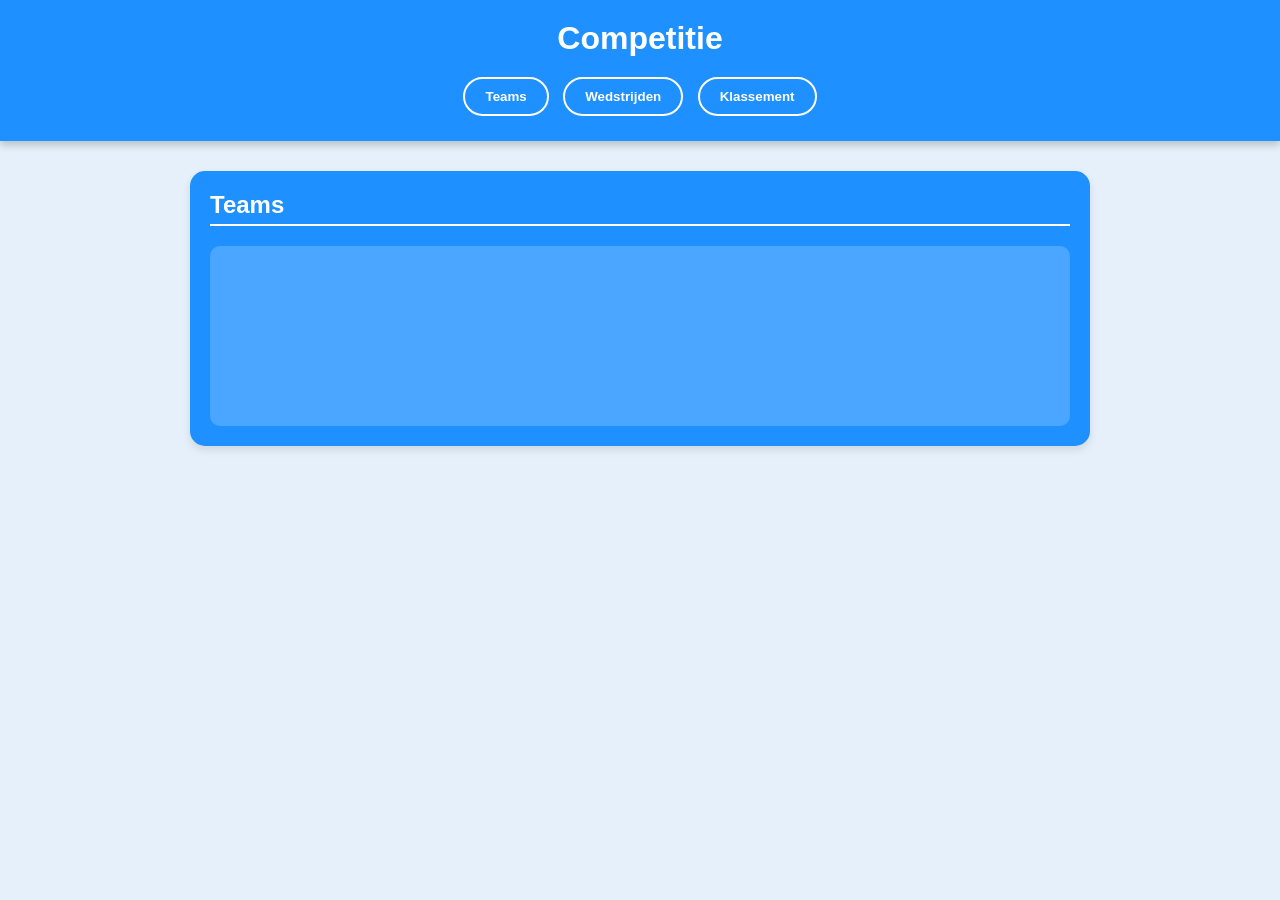
==== index.html @ 488862f3 "Add initial HTML structure and styles for Team League application" ====
<!DOCTYPE html>
<html lang="nl">
<head>
  <meta charset="UTF-8">
  <title>Team League - Teams</title>
  <link rel="stylesheet" href="styles.css">
</head>
<body>

<header>
  <h1>Competitie</h1>
  <nav>
    <a href="index.html"><button>Teams</button></a>
    <a href="matches.html"><button>Wedstrijden</button></a>
    <a href="standings.html"><button>Klassement</button></a>
  </nav>
</header>

<main>
  <section>
    <h2>Teams</h2>
    <div id="teams-container">
      <!-- Wordt later door backend gevuld -->
    </div>
  </section>
</main>
<script src="app.js"></script>
</body>
</html>
---- styles.css ----
/* Algemene stijl */
body {
  margin: 0;
  font-family: 'Arial', sans-serif;
  background: #e6f0fa;
  color: #fff;
}

/* Header */
header {
  background: #1e90ff; /* Één blauwe kleur */
  padding: 20px;
  text-align: center;
  box-shadow: 0 4px 8px rgba(0,0,0,0.2);
}

header h1 {
  margin: 0;
  font-size: 2rem;
}

/* Navigatieknoppen */
nav {
  margin-top: 15px;
}

nav button {
  background: #1e90ff;
  border: 2px solid #fff;
  color: #fff;
  padding: 10px 20px;
  margin: 5px;
  border-radius: 30px;
  cursor: pointer;
  font-weight: bold;
  transition: all 0.3s ease;
}

nav button:hover {
  background: #fff;
  color: #1e90ff;
}

/* Main content */
main {
  max-width: 900px;
  margin: 30px auto;
  padding: 0 20px;
}

/* Secties */
section {
  background: #1e90ff; 
  padding: 20px;
  border-radius: 15px;
  margin-bottom: 30px;
  box-shadow: 0 4px 8px rgba(0,0,0,0.1);
}

/* Titels */
h2 {
  margin-top: 0;
  font-size: 1.5rem;
  border-bottom: 2px solid #fff;
  padding-bottom: 5px;
}

/* Back button */
.back {
  display: inline-block;
  margin-bottom: 15px;
  padding: 8px 12px;
  border-radius: 20px;
  border: none;
  background: #fff;
  color: #1e90ff;
  cursor: pointer;
  font-weight: bold;
  transition: 0.3s;
}

#teams-container p {
    background-color: white;
    color: #1e90ff;
    padding: 12px 15px;
    border-radius: 8px;
    margin-bottom: 10px;
    font-weight: 500;
}

.back:hover {
  background: #cce6ff;
}

/* Containers voor content */
#teams-container, #players-container, #matches-container, #standings-container {
  background: rgba(255,255,255,0.2);
  padding: 15px;
  border-radius: 10px;
  min-height: 150px;
}
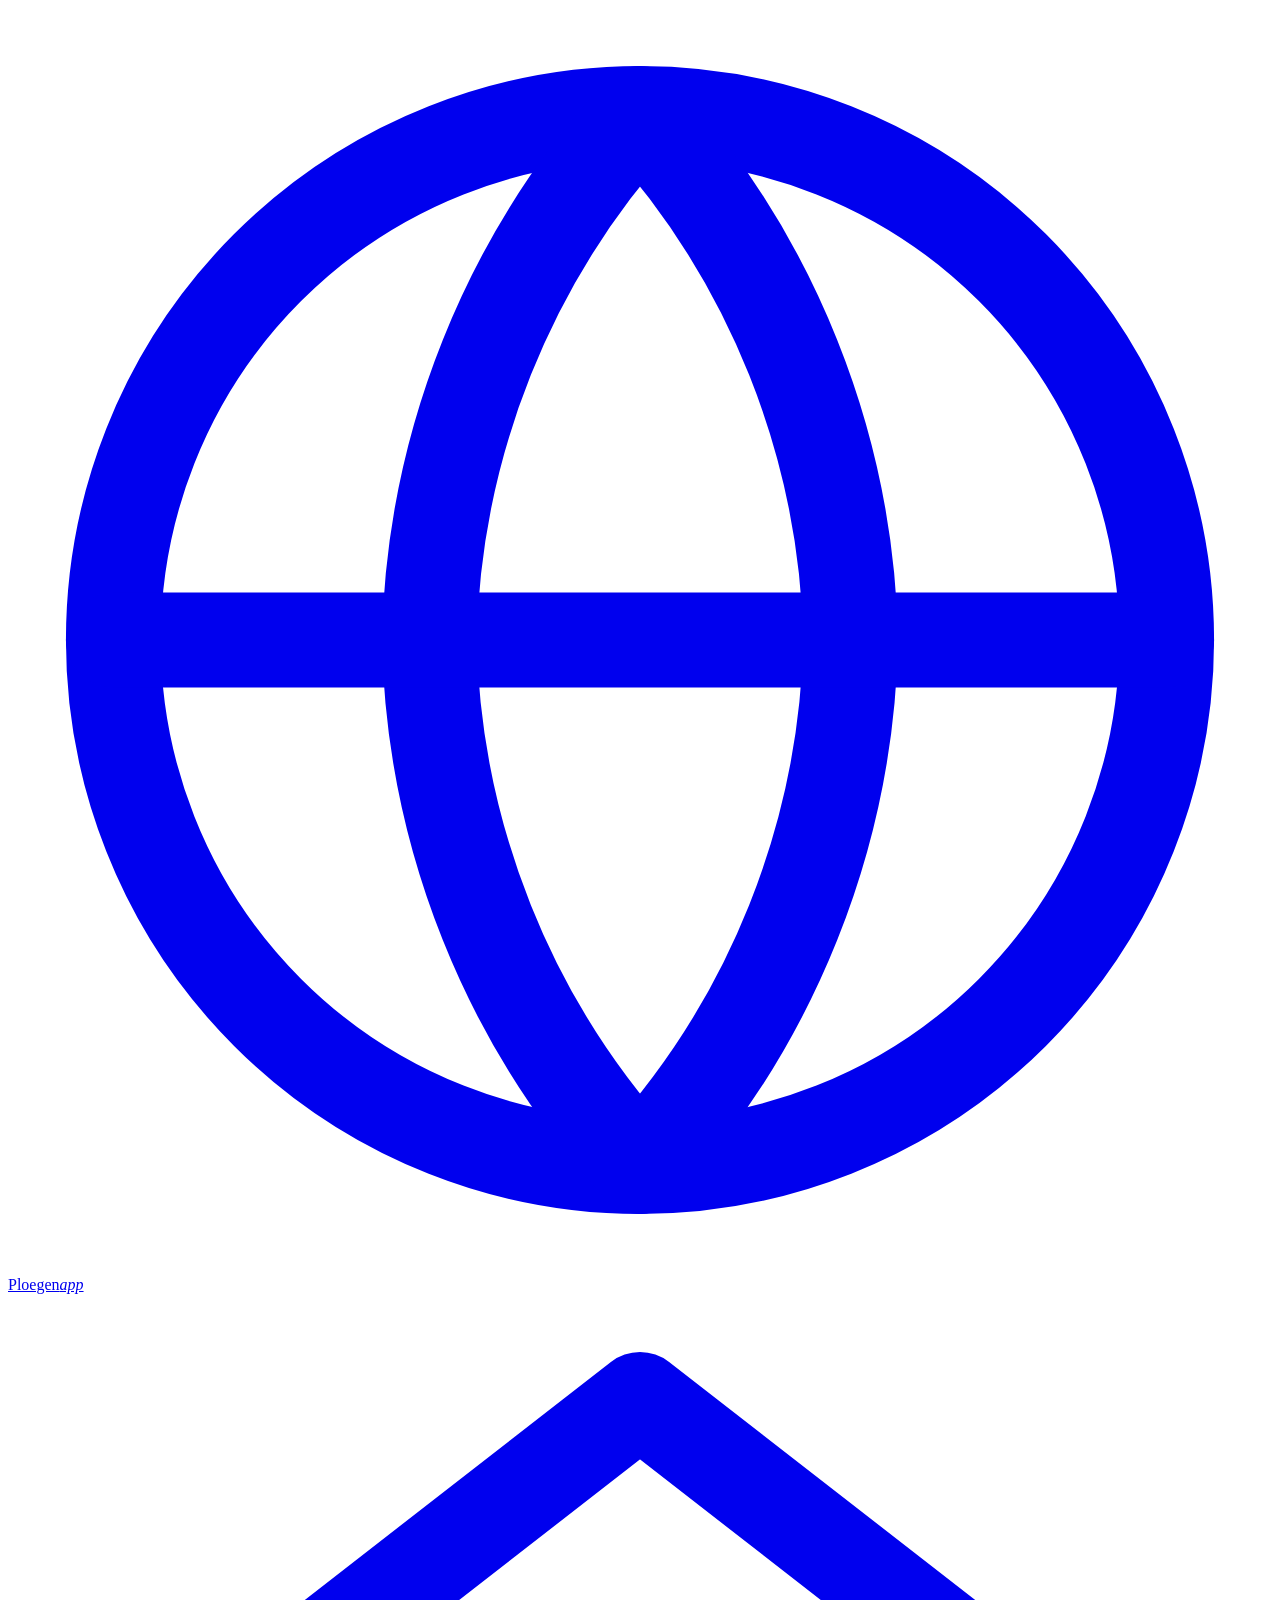
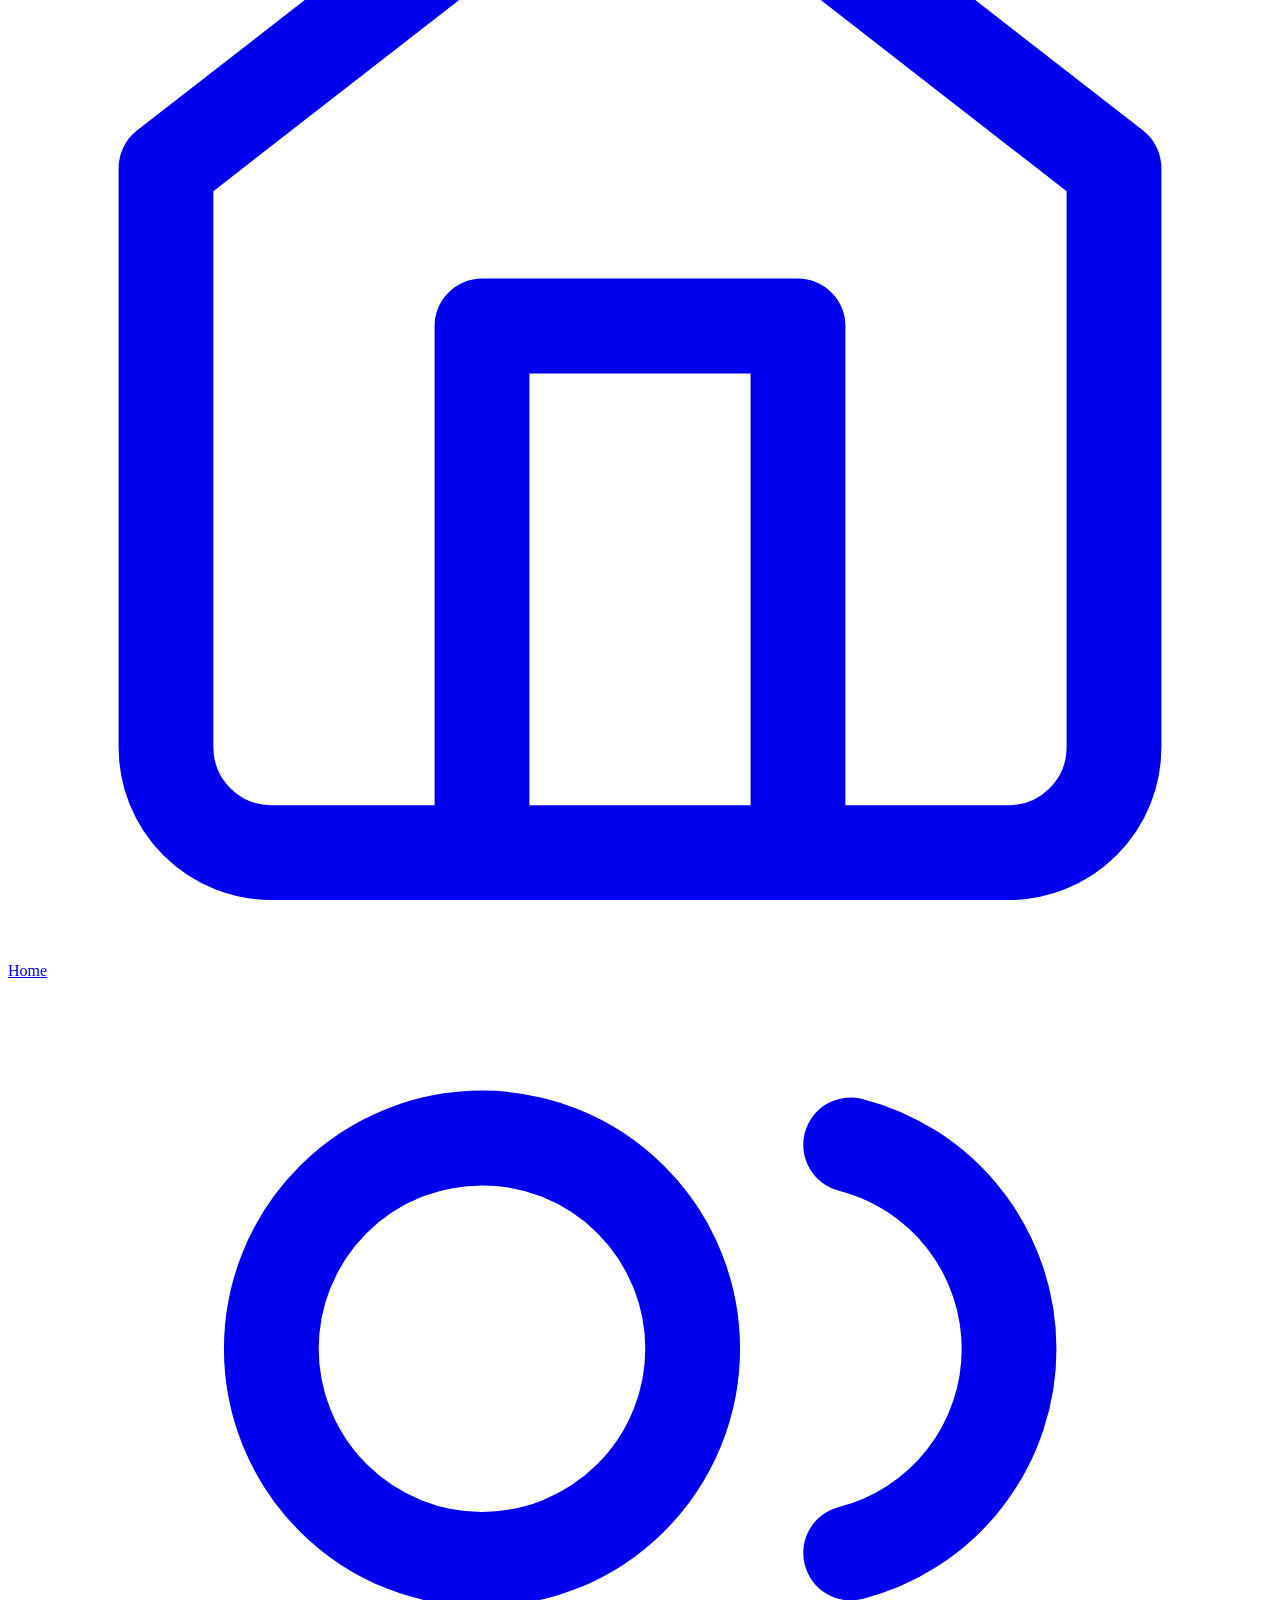
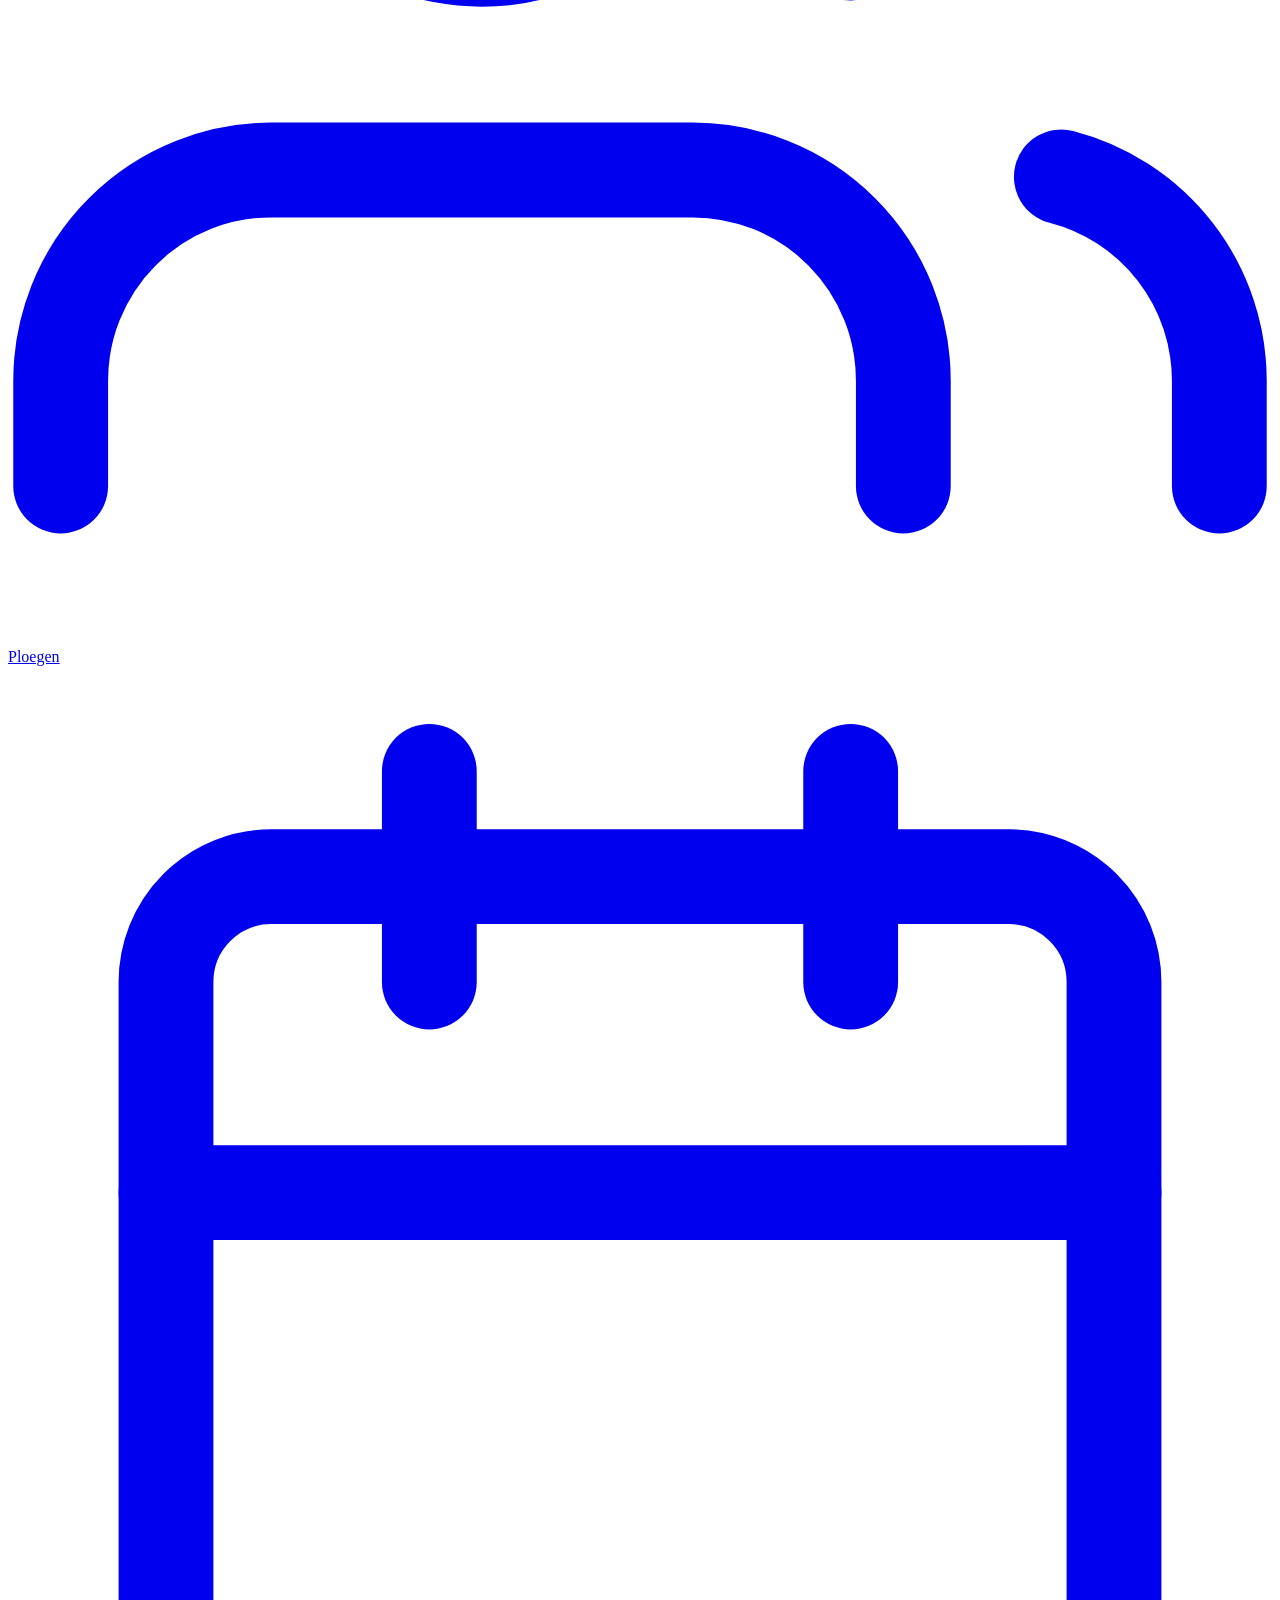
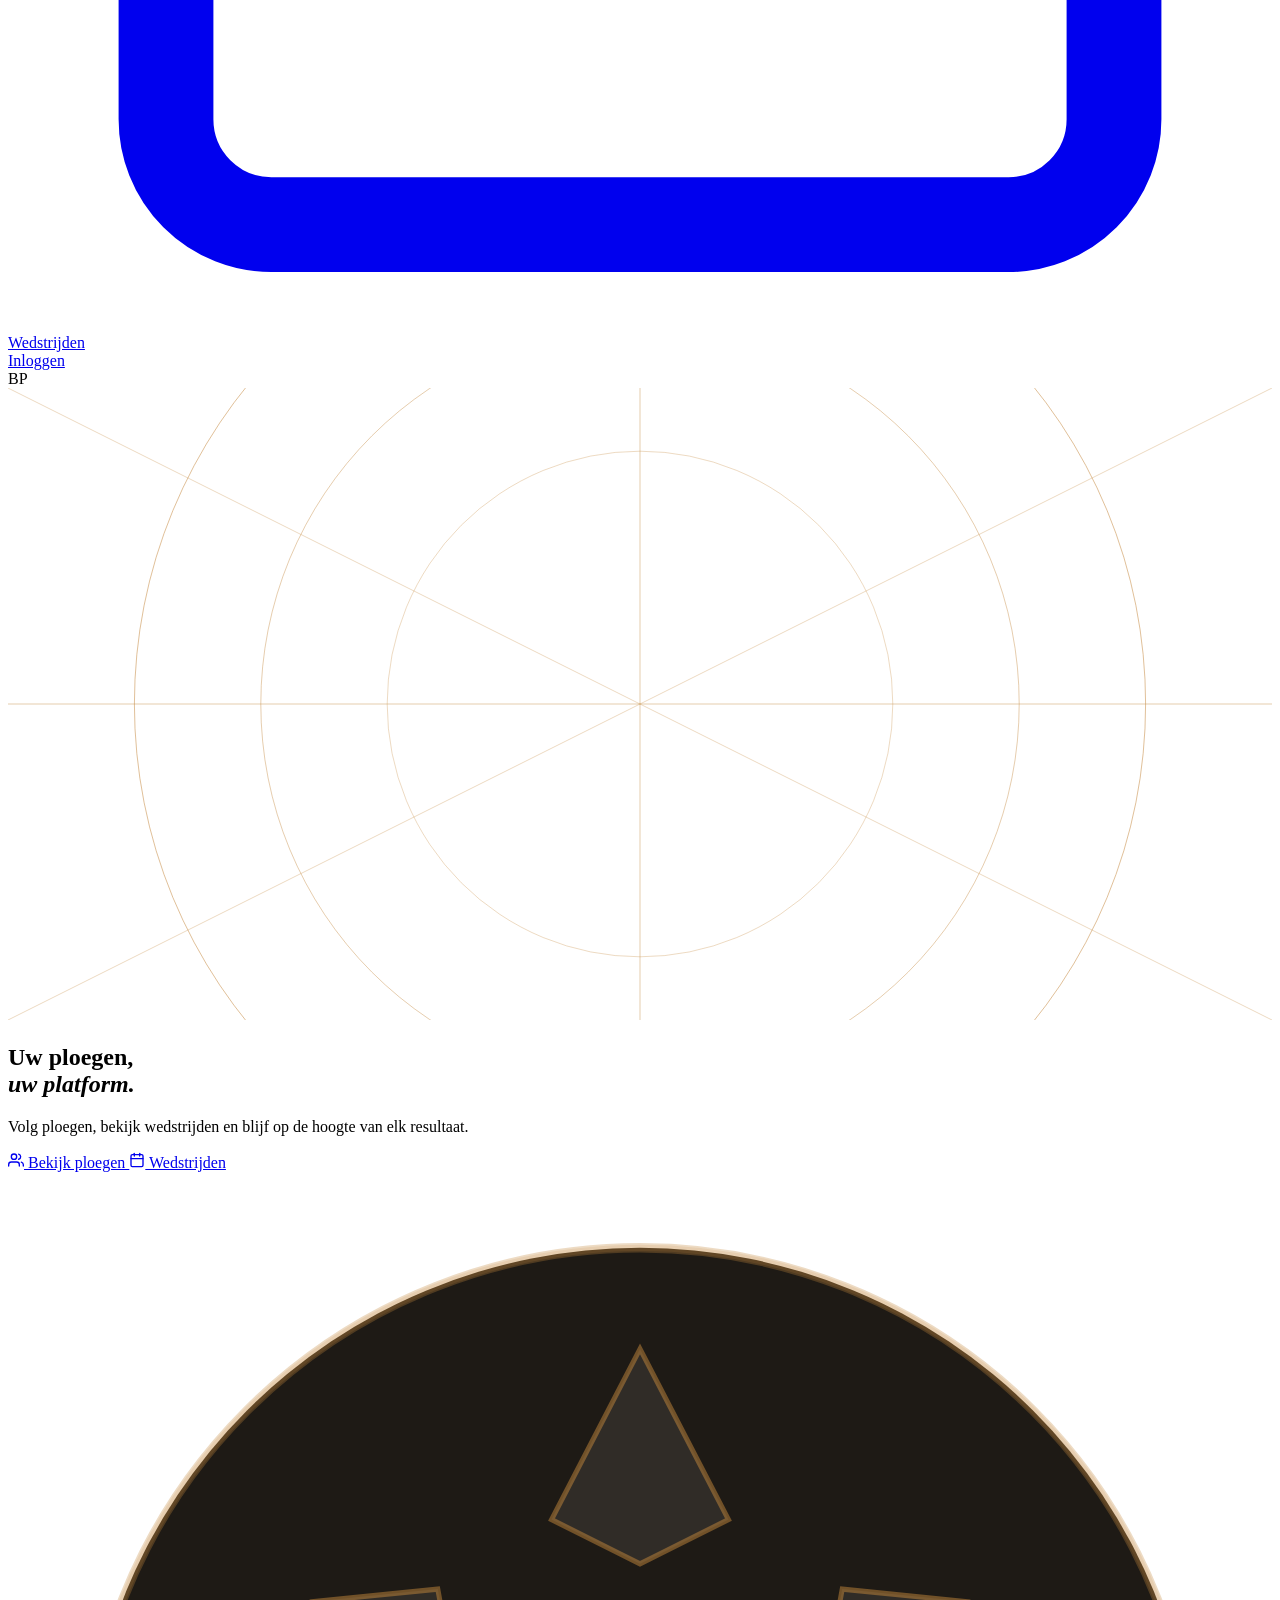
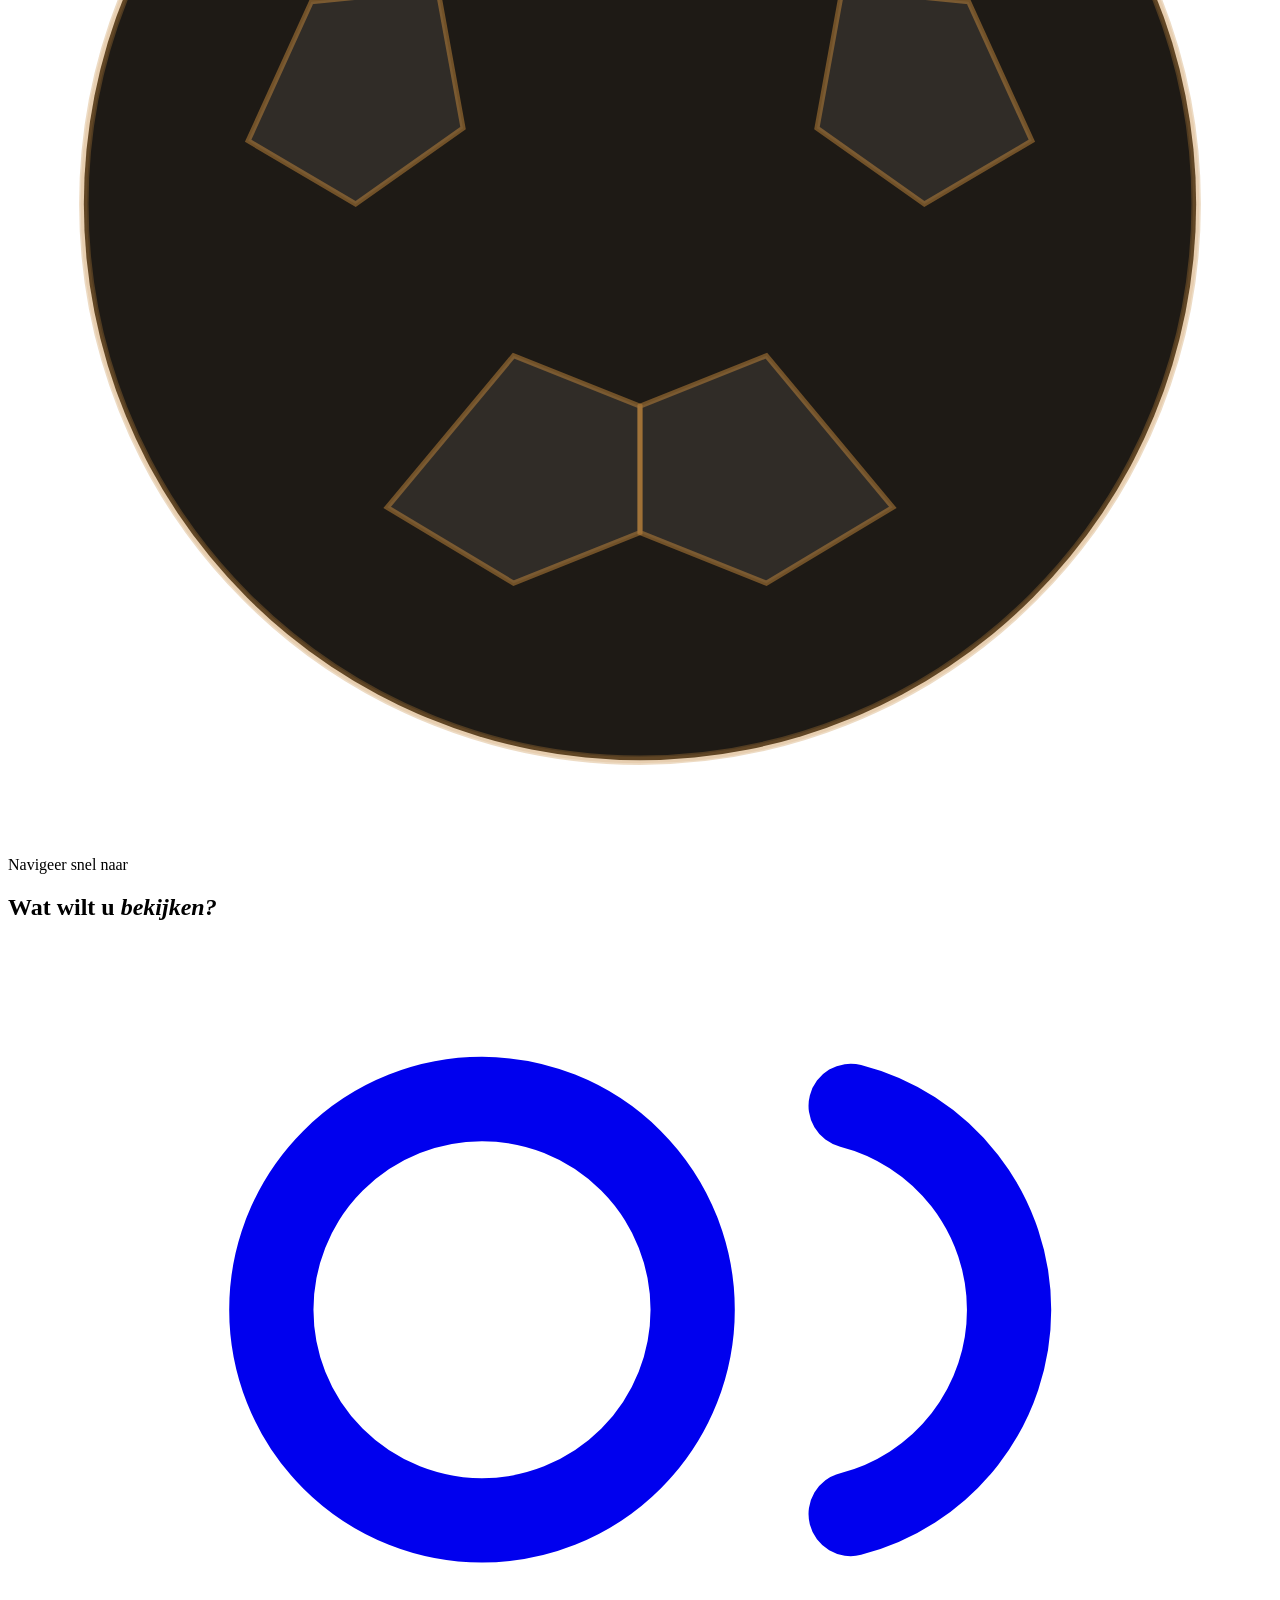
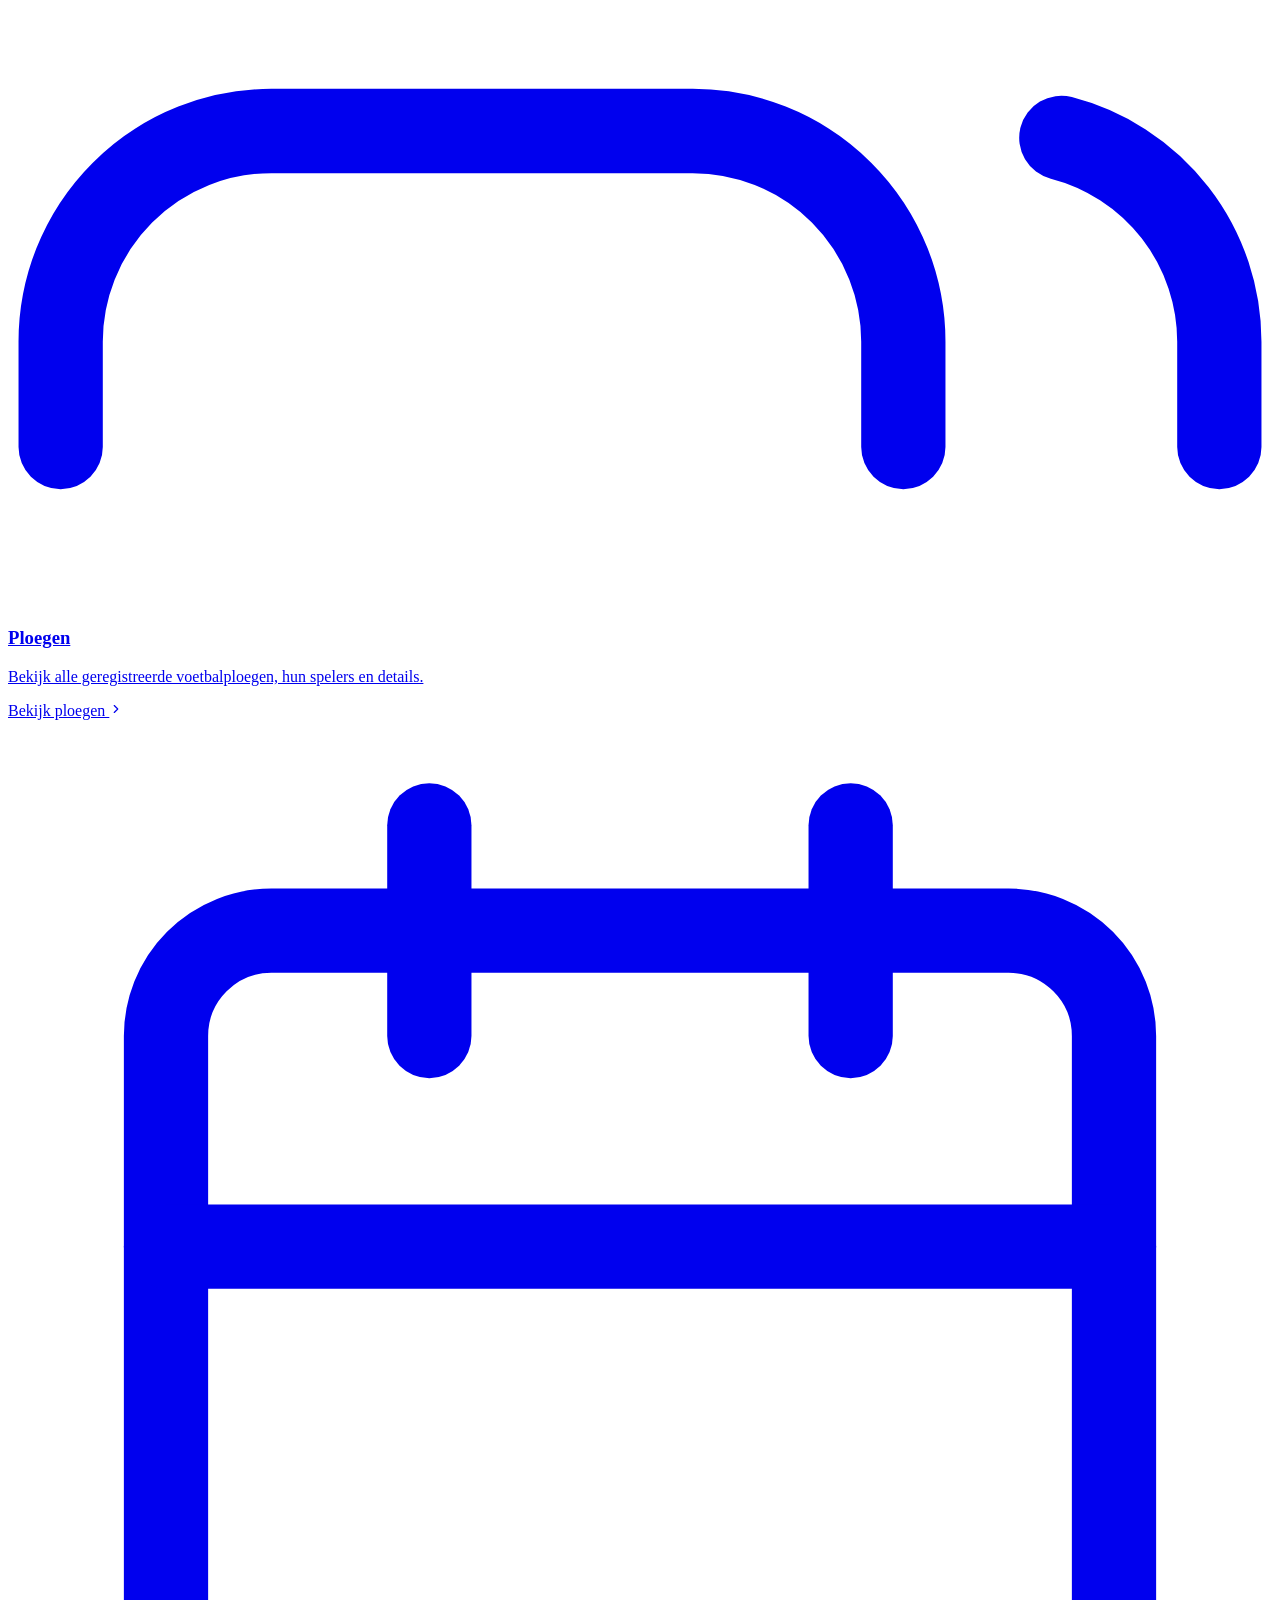
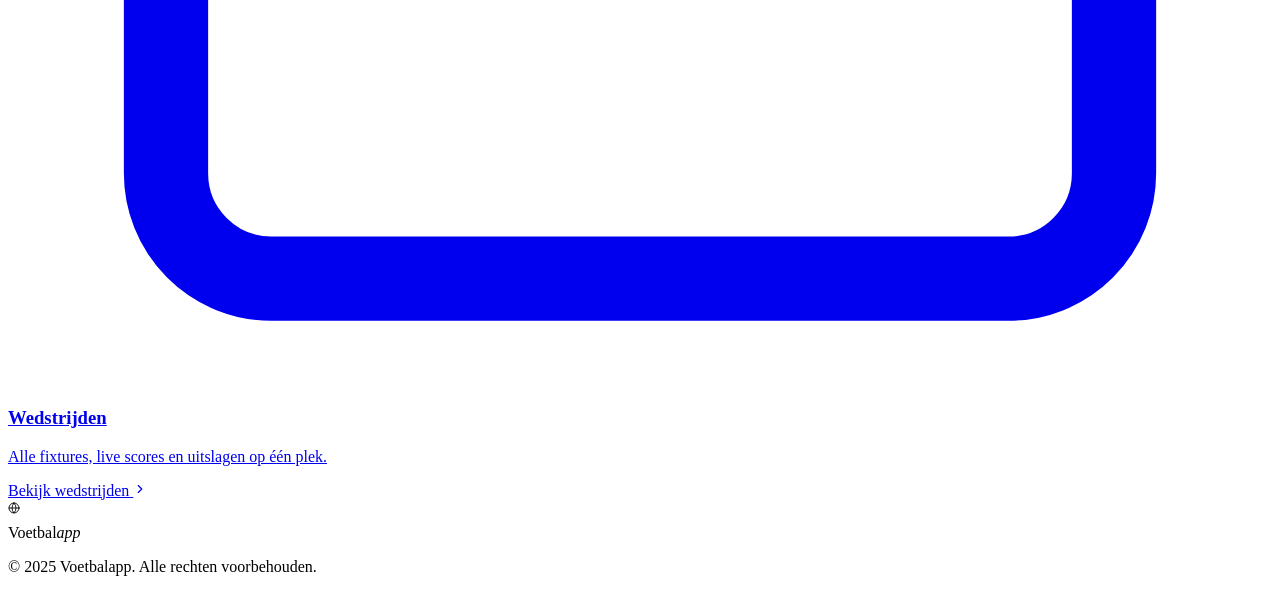
==== commit ddec94f7: "home pagina" ====
--- a/index.html
+++ b/index.html
@@ -1,29 +1,191 @@
 <!DOCTYPE html>
 <html lang="nl">
 <head>
-  <meta charset="UTF-8">
-  <title>Team League - Teams</title>
-  <link rel="stylesheet" href="styles.css">
+  <meta charset="UTF-8" />
+  <meta name="viewport" content="width=device-width, initial-scale=1.0"/>
+  <title>Ploegenapp — Home</title>
+  <link href="https://fonts.googleapis.com/css2?family=Cormorant+Garamond:ital,wght@0,300;0,400;1,300&family=DM+Sans:wght@300;400;500&display=swap" rel="stylesheet"/>
+  <link rel="stylesheet" href="home.css"/>
 </head>
 <body>
 
-<header>
-  <h1>Competitie</h1>
-  <nav>
-    <a href="index.html"><button>Teams</button></a>
-    <a href="matches.html"><button>Wedstrijden</button></a>
-    <a href="standings.html"><button>Klassement</button></a>
-  </nav>
-</header>
+  <!-- ══════════════════ TOPBAR ══════════════════ -->
+  <header class="topbar">
+    <a href="home.html" class="topbar-logo">
+      <div class="topbar-logo-icon">
+        <svg viewBox="0 0 24 24" fill="none" stroke="currentColor" stroke-width="1.8" stroke-linecap="round" stroke-linejoin="round">
+          <circle cx="12" cy="12" r="10"/>
+          <path d="M12 2a15.3 15.3 0 0 1 4 10 15.3 15.3 0 0 1-4 10 15.3 15.3 0 0 1-4-10 15.3 15.3 0 0 1 4-10z"/>
+          <path d="M2 12h20"/>
+        </svg>
+      </div>
+      <span class="topbar-logo-name">Ploegen<em>app</em></span>
+    </a>
 
-<main>
-  <section>
-    <h2>Teams</h2>
-    <div id="teams-container">
-      <!-- Wordt later door backend gevuld -->
+    <div class="topbar-divider"></div>
+
+    <nav class="topbar-nav">
+      <a href="home.html" class="nav-link active">
+        <svg viewBox="0 0 24 24" fill="none" stroke="currentColor" stroke-width="1.8" stroke-linecap="round" stroke-linejoin="round">
+          <path d="M3 9l9-7 9 7v11a2 2 0 0 1-2 2H5a2 2 0 0 1-2-2z"/>
+          <polyline points="9 22 9 12 15 12 15 22"/>
+        </svg>
+        Home
+      </a>
+      <a href="teams.html" class="nav-link">
+        <svg viewBox="0 0 24 24" fill="none" stroke="currentColor" stroke-width="1.8" stroke-linecap="round" stroke-linejoin="round">
+          <path d="M17 21v-2a4 4 0 0 0-4-4H5a4 4 0 0 0-4 4v2"/>
+          <circle cx="9" cy="7" r="4"/>
+          <path d="M23 21v-2a4 4 0 0 0-3-3.87"/>
+          <path d="M16 3.13a4 4 0 0 1 0 7.75"/>
+        </svg>
+        Ploegen
+      </a>
+      <a href="matches.html" class="nav-link">
+        <svg viewBox="0 0 24 24" fill="none" stroke="currentColor" stroke-width="1.8" stroke-linecap="round" stroke-linejoin="round">
+          <rect x="3" y="4" width="18" height="18" rx="2"/>
+          <line x1="16" y1="2" x2="16" y2="6"/>
+          <line x1="8" y1="2" x2="8" y2="6"/>
+          <line x1="3" y1="10" x2="21" y2="10"/>
+        </svg>
+        Wedstrijden
+      </a>
+      <!-- NIEUWE TAB: kopieer een <a> blok, pas href + icoon + label aan, zet class="nav-link active" op de actieve pagina -->
+    </nav>
+
+    <div class="topbar-right">
+      <a href="login.html" class="topbar-login-btn">Inloggen</a>
+      <div class="topbar-avatar" title="Profiel">BP</div>
+    </div>
+  </header>
+
+  <!-- ══════════════════ HERO ══════════════════ -->
+  <section class="hero">
+    <div class="hero-bg"></div>
+    <div class="hero-grain"></div>
+    <div class="hero-orb hero-orb-1"></div>
+    <div class="hero-orb hero-orb-2"></div>
+    <div class="hero-orb hero-orb-3"></div>
+
+    <svg class="hero-svg" viewBox="0 0 1200 600" preserveAspectRatio="xMidYMid slice" fill="none" xmlns="http://www.w3.org/2000/svg">
+      <circle cx="600" cy="300" r="480" stroke="#c4873c" stroke-width="0.5"/>
+      <circle cx="600" cy="300" r="360" stroke="#c4873c" stroke-width="0.4"/>
+      <circle cx="600" cy="300" r="240" stroke="#c4873c" stroke-width="0.3"/>
+      <line x1="0" y1="300" x2="1200" y2="300" stroke="#c4873c" stroke-width="0.4"/>
+      <line x1="600" y1="0"   x2="600"  y2="600" stroke="#c4873c" stroke-width="0.4"/>
+      <line x1="0"   y1="0"   x2="1200" y2="600" stroke="#c4873c" stroke-width="0.3"/>
+      <line x1="1200" y1="0"  x2="0"    y2="600" stroke="#c4873c" stroke-width="0.3"/>
+    </svg>
+
+    <div class="hero-content">
+      <h1 class="hero-title">Uw ploegen,<br/><em>uw platform.</em></h1>
+      <p class="hero-sub">Volg ploegen, bekijk wedstrijden en blijf op de hoogte van elk resultaat.</p>
+      <div class="hero-actions">
+        <a href="teams.html" class="btn-hero-primary">
+          <svg viewBox="0 0 24 24" fill="none" stroke="currentColor" stroke-width="2" stroke-linecap="round" stroke-linejoin="round" width="16" height="16">
+            <path d="M17 21v-2a4 4 0 0 0-4-4H5a4 4 0 0 0-4 4v2"/>
+            <circle cx="9" cy="7" r="4"/>
+            <path d="M23 21v-2a4 4 0 0 0-3-3.87"/>
+            <path d="M16 3.13a4 4 0 0 1 0 7.75"/>
+          </svg>
+          Bekijk ploegen
+        </a>
+        <a href="#" class="btn-hero-secondary">
+          <svg viewBox="0 0 24 24" fill="none" stroke="currentColor" stroke-width="2" stroke-linecap="round" stroke-linejoin="round" width="16" height="16">
+            <rect x="3" y="4" width="18" height="18" rx="2"/>
+            <line x1="16" y1="2" x2="16" y2="6"/>
+            <line x1="8" y1="2" x2="8" y2="6"/>
+            <line x1="3" y1="10" x2="21" y2="10"/>
+          </svg>
+          Wedstrijden
+        </a>
+      </div>
+    </div>
+
+    <!-- Floating football visual -->
+    <div class="hero-visual">
+      <svg viewBox="0 0 200 200" fill="none" xmlns="http://www.w3.org/2000/svg" class="football-svg">
+        <circle cx="100" cy="100" r="88" fill="#1e1a15" stroke="rgba(196,135,60,0.3)" stroke-width="1.5"/>
+        <!-- Pentagon patches -->
+        <polygon points="100,28 114,55 100,62 86,55" fill="rgba(255,255,255,0.08)" stroke="rgba(196,135,60,0.5)" stroke-width="0.8"/>
+        <polygon points="152,68 162,90 145,100 128,88 132,66" fill="rgba(255,255,255,0.08)" stroke="rgba(196,135,60,0.5)" stroke-width="0.8"/>
+        <polygon points="140,148 120,160 100,152 100,132 120,124" fill="rgba(255,255,255,0.08)" stroke="rgba(196,135,60,0.5)" stroke-width="0.8"/>
+        <polygon points="60,148 80,124 100,132 100,152 80,160" fill="rgba(255,255,255,0.08)" stroke="rgba(196,135,60,0.5)" stroke-width="0.8"/>
+        <polygon points="48,68 68,66 72,88 55,100 38,90" fill="rgba(255,255,255,0.08)" stroke="rgba(196,135,60,0.5)" stroke-width="0.8"/>
+        <circle cx="100" cy="100" r="88" fill="none" stroke="rgba(196,135,60,0.15)" stroke-width="1"/>
+      </svg>
     </div>
   </section>
-</main>
-<script src="app.js"></script>
+
+  
+  <!-- ══════════════════ QUICK LINKS ══════════════════ -->
+  <section class="quick-section">
+    <div class="quick-header">
+      <p class="section-eyebrow">Navigeer snel naar</p>
+      <h2 class="section-title">Wat wilt u <em>bekijken?</em></h2>
+    </div>
+
+    <div class="quick-grid">
+
+      <a href="teams.html" class="quick-card quick-card--dark">
+        <div class="quick-card-bg"></div>
+        <div class="quick-card-orb"></div>
+        <div class="quick-card-content">
+          <div class="quick-card-icon">
+            <svg viewBox="0 0 24 24" fill="none" stroke="currentColor" stroke-width="1.6" stroke-linecap="round" stroke-linejoin="round">
+              <path d="M17 21v-2a4 4 0 0 0-4-4H5a4 4 0 0 0-4 4v2"/>
+              <circle cx="9" cy="7" r="4"/>
+              <path d="M23 21v-2a4 4 0 0 0-3-3.87"/>
+              <path d="M16 3.13a4 4 0 0 1 0 7.75"/>
+            </svg>
+          </div>
+          <h3 class="quick-card-title">Ploegen</h3>
+          <p class="quick-card-sub">Bekijk alle geregistreerde voetbalploegen, hun spelers en details.</p>
+          <span class="quick-card-cta">
+            Bekijk ploegen
+            <svg viewBox="0 0 24 24" fill="none" stroke="currentColor" stroke-width="2" stroke-linecap="round" stroke-linejoin="round" width="14" height="14"><polyline points="9 18 15 12 9 6"/></svg>
+          </span>
+        </div>
+      </a>
+
+      <a href="#" class="quick-card quick-card--light">
+        <div class="quick-card-content">
+          <div class="quick-card-icon quick-card-icon--dark">
+            <svg viewBox="0 0 24 24" fill="none" stroke="currentColor" stroke-width="1.6" stroke-linecap="round" stroke-linejoin="round">
+              <rect x="3" y="4" width="18" height="18" rx="2"/>
+              <line x1="16" y1="2" x2="16" y2="6"/>
+              <line x1="8" y1="2" x2="8" y2="6"/>
+              <line x1="3" y1="10" x2="21" y2="10"/>
+            </svg>
+          </div>
+          <h3 class="quick-card-title quick-card-title--dark">Wedstrijden</h3>
+          <p class="quick-card-sub quick-card-sub--dark">Alle fixtures, live scores en uitslagen op één plek.</p>
+          <span class="quick-card-cta quick-card-cta--dark">
+            Bekijk wedstrijden
+            <svg viewBox="0 0 24 24" fill="none" stroke="currentColor" stroke-width="2" stroke-linecap="round" stroke-linejoin="round" width="14" height="14"><polyline points="9 18 15 12 9 6"/></svg>
+          </span>
+        </div>
+      </a>
+
+      <!-- NIEUWE QUICK CARD TOEVOEGEN: kopieer een .quick-card blok -->
+
+    </div>
+  </section>
+
+  <!-- ══════════════════ FOOTER ══════════════════ -->
+  <footer class="site-footer">
+    <div class="footer-logo">
+      <div class="topbar-logo-icon" style="width:24px;height:24px;">
+        <svg viewBox="0 0 24 24" fill="none" stroke="currentColor" stroke-width="1.8" stroke-linecap="round" stroke-linejoin="round" width="12" height="12">
+          <circle cx="12" cy="12" r="10"/>
+          <path d="M12 2a15.3 15.3 0 0 1 4 10 15.3 15.3 0 0 1-4 10 15.3 15.3 0 0 1-4-10 15.3 15.3 0 0 1 4-10z"/>
+          <path d="M2 12h20"/>
+        </svg>
+      </div>
+      <span>Voetbal<em>app</em></span>
+    </div>
+    <p class="footer-copy">© 2025 Voetbalapp. Alle rechten voorbehouden.</p>
+  </footer>
+
 </body>
 </html>
